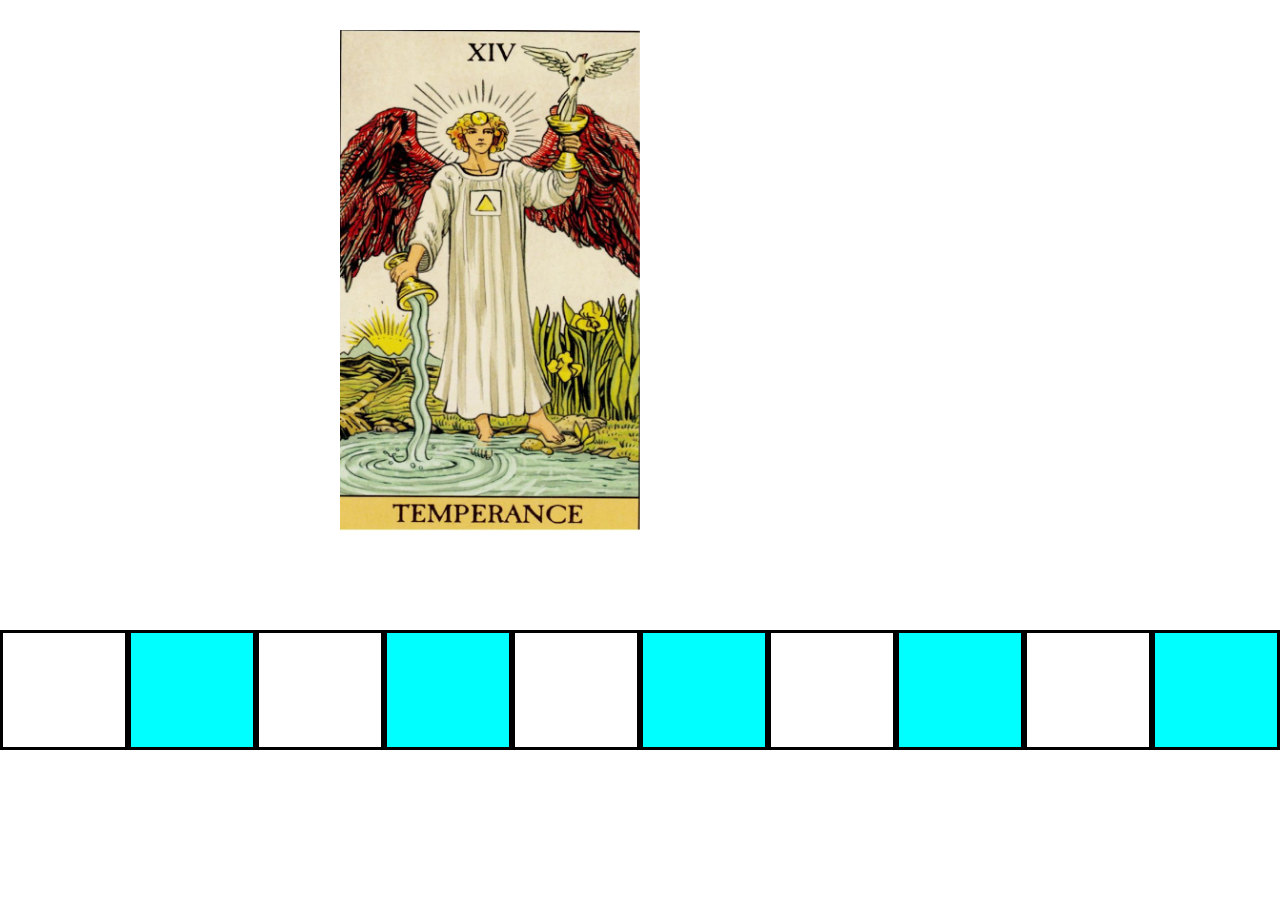
==== demo.html @ f05417cd "-m" ====
<!DOCTYPE html>
<html lang="en">
<head>
    <meta charset="UTF-8">
    <meta name="viewport" content="width=device-width, initial-scale=1.0">
    <link rel="stylesheet" href="demostyles.css">
    <link rel="stylesheet" href="styles/normalize.css">
    <title>Demo</title>
</head>
<body>
    <main>
        <div class="wrapper">
            <div class="part1">
                <div class="frontSide">
                    <img src="img/fb7eb933cc1ab5a46574a0a9b053b14b.jpg" alt="temperance" width="300px" height="500px">
                </div>
                <div class="backSide">
                    <img src="img/63872d20dfe70f4470c248a6-1900x.jpeg" alt="death" width="300px" height="500px">
                </div>
            </div>
        </div>
        <div class="part2">
            <div class="part2wrapper">
                <ul class="part2__list">
                    <li class="list__item"></li>
                    <li class="list__item"></li>
                    <li class="list__item"></li>
                    <li class="list__item"></li>
                    <li class="list__item"></li>
                    <li class="list__item"></li>
                    <li class="list__item"></li>
                    <li class="list__item"></li>
                    <li class="list__item"></li>
                    <li class="list__item"></li>
                    <li class="list__item"></li>
                    <li class="list__item"></li>
                </ul>
            </div>
        </div>
    </main>
</body>
</html>
---- demostyles.css ----
body{
    overflow-x: hidden;
}

.wrapper{
    margin-top: 30px;
    display: flex;
    justify-content: center;
}
.part1 {
    perspective: 1000px;
    margin-right: 300px;
    min-width: 300px;
}


.frontSide, .backSide {
    position: absolute;
    backface-visibility: hidden; 
    transition: transform 0.6s;
}

.backSide {
    transform: rotateY(180deg);
}
  

.part1:hover .frontSide {
    transform: rotateY(-180deg); 
}
  
.part1:hover .backSide {
    transform: rotateY(0deg);
}

.part2{
    margin-top: 600px;
    position: relative;

}



.part2__list{
    left: -20%;
    position: absolute;
    width: 100vw;
    display: flex;
    overflow-x: visible;
}

.list__item{    
    height: 120px;
    display: block;
    min-width: 10%;
    box-sizing: border-box;
    border: 3px solid black;
}

.list__item:nth-child(even){
    background: aqua;
}
@keyframes run {
    from{
        left: -20%;
    }
    50% {
        left: -10%;
      }
    to{
        left: 0%;
    }
}

.part2__list{
    animation-name: run;
    animation-duration: 1s;
    animation-iteration-count: infinite;
    animation-timing-function: linear;
}
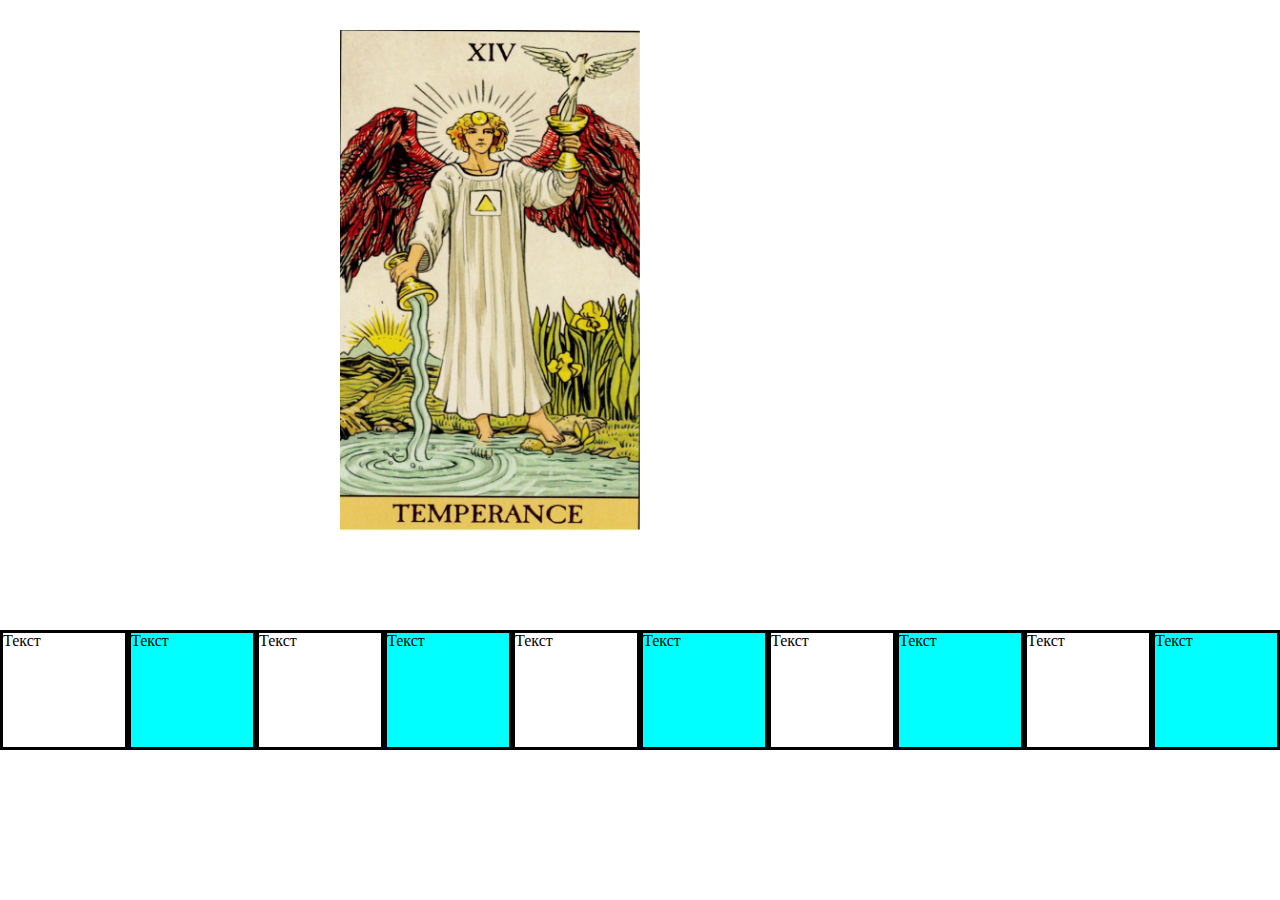
==== commit 1fbe5c5a: "-m" ====
--- a/demo.html
+++ b/demo.html
@@ -22,18 +22,18 @@
         <div class="part2">
             <div class="part2wrapper">
                 <ul class="part2__list">
-                    <li class="list__item"></li>
-                    <li class="list__item"></li>
-                    <li class="list__item"></li>
-                    <li class="list__item"></li>
-                    <li class="list__item"></li>
-                    <li class="list__item"></li>
-                    <li class="list__item"></li>
-                    <li class="list__item"></li>
-                    <li class="list__item"></li>
-                    <li class="list__item"></li>
-                    <li class="list__item"></li>
-                    <li class="list__item"></li>
+                    <li class="list__item">Текст</li>
+                    <li class="list__item">Текст</li>
+                    <li class="list__item">Текст</li>
+                    <li class="list__item">Текст</li>
+                    <li class="list__item">Текст</li>
+                    <li class="list__item">Текст</li>
+                    <li class="list__item">Текст</li>
+                    <li class="list__item">Текст</li>
+                    <li class="list__item">Текст</li>
+                    <li class="list__item">Текст</li>
+                    <li class="list__item">Текст</li>
+                    <li class="list__item">Текст</li>
                 </ul>
             </div>
         </div>
